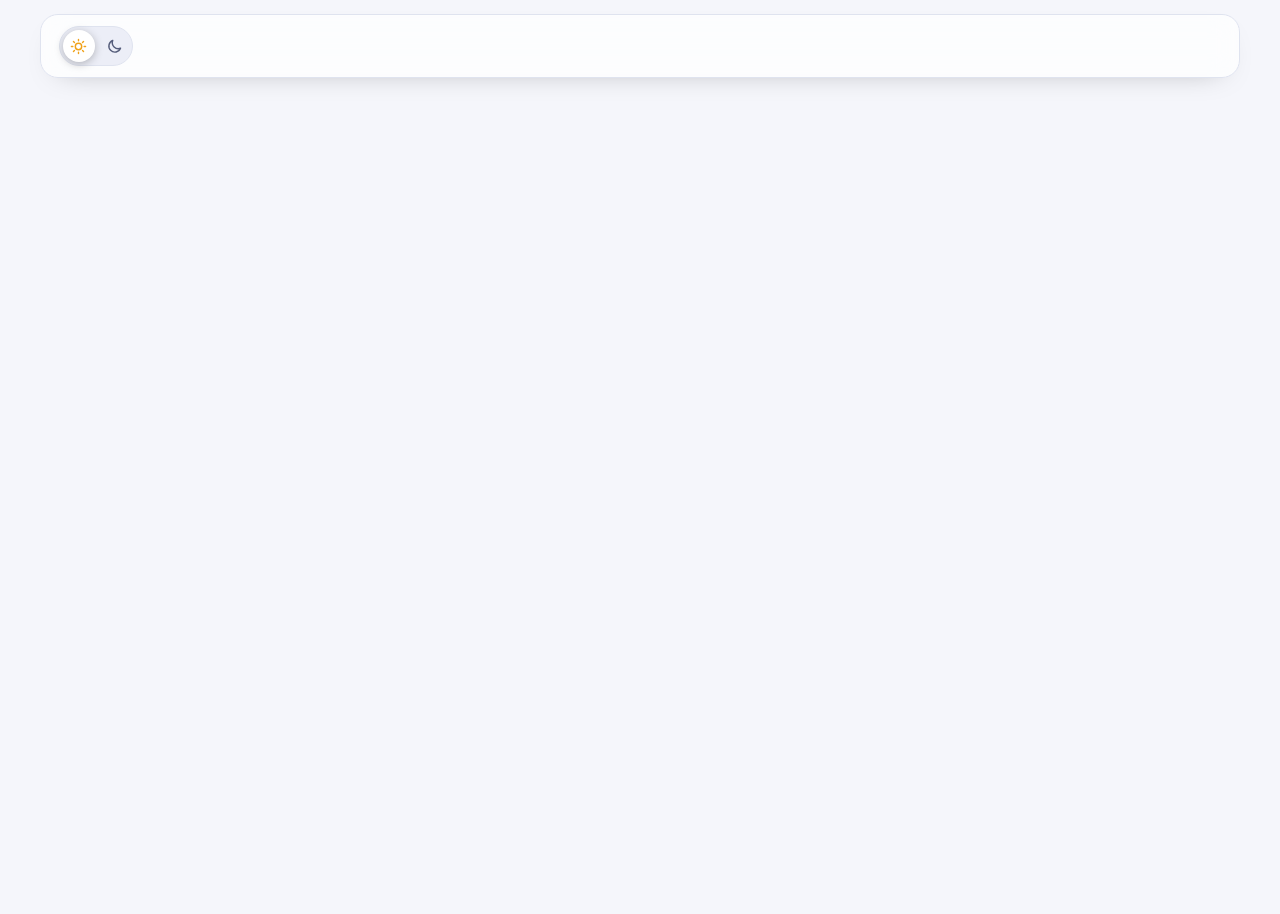
==== about.html @ 55fcfa7e "Phase 1: page structure, colour tokens and theme switch - index.html and about.html skeletons with s" ====
<!doctype html>
<html lang="en">
<head>
  <meta charset="utf-8">
  <meta name="viewport" content="width=device-width, initial-scale=1">
  <title>About | Muhammad Ali Sajjad</title>
  <meta name="theme-color" content="#F5F6FB" media="(prefers-color-scheme: light)">
  <meta name="theme-color" content="#0A0F22" media="(prefers-color-scheme: dark)">

  <!-- Runs before any CSS so the page is drawn in the right theme from the first frame. -->
  <script>
    (function () {
      var theme = null;
      try { theme = localStorage.getItem('theme'); } catch (error) {}
      if (theme !== 'light' && theme !== 'dark') {
        theme = window.matchMedia('(prefers-color-scheme: dark)').matches ? 'dark' : 'light';
      }
      document.documentElement.setAttribute('data-theme', theme);
    })();
  </script>

  <link rel="preconnect" href="https://fonts.googleapis.com">
  <link rel="preconnect" href="https://fonts.gstatic.com" crossorigin>
  <link rel="stylesheet" href="https://fonts.googleapis.com/css2?family=Schibsted+Grotesk:wght@400;500;600;700;800;900&amp;family=JetBrains+Mono:wght@400;500&amp;display=swap">

  <link rel="stylesheet" href="css/tokens.css">
  <link rel="stylesheet" href="css/base.css">
  <link rel="stylesheet" href="css/layout.css">
  <link rel="stylesheet" href="css/about.css">

  <script src="js/theme.js" defer></script>
  <script src="js/nav.js" defer></script>
  <script src="js/hero.js" defer></script>
  <script src="js/contact.js" defer></script>
  <script src="js/reveal.js" defer></script>
</head>
<body>
  <a class="skip-link" href="#main">Skip to content</a>
  <div class="spot" aria-hidden="true"></div>

  <header class="nav">
    <div class="nav-in">
      <div class="nav-right">
        <button class="toggle" type="button" aria-label="Switch between light and dark theme">
          <span class="knob"></span>
          <span class="ico sun"><svg viewBox="0 0 24 24" aria-hidden="true"><circle cx="12" cy="12" r="4.5"></circle><path d="M12 2v2M12 20v2M4.9 4.9l1.4 1.4M17.7 17.7l1.4 1.4M2 12h2M20 12h2M4.9 19.1l1.4-1.4M17.7 6.3l1.4-1.4"></path></svg></span>
          <span class="ico moon"><svg viewBox="0 0 24 24" aria-hidden="true"><path d="M20.5 14.5A8.5 8.5 0 0 1 9.5 3.5a8.5 8.5 0 1 0 11 11z"></path></svg></span>
        </button>
      </div>
    </div>
  </header>

  <main id="main" tabindex="-1">
    <section class="about-hero" id="top"></section>
    <section class="sec" id="journey"></section>
    <section class="sec" id="beyond"></section>
    <section class="sec" id="now"></section>
    <section class="sec" id="contact"></section>
  </main>

  <footer class="foot"></footer>
</body>
</html>
---- css/tokens.css ----
/*
  Colour and font tokens.
  Light is the default. A tiny script in each page's <head> sets
  <html data-theme="dark"> before this file loads, so the dark values win
  straight away and the page never flashes the wrong colours.
*/

:root {
  --bg: #F5F6FB;
  --bg2: #FFFFFF;
  --bg3: #ECEEF7;
  --ink: #10152B;
  --muted: #545C7A;
  --line: #DFE3EF;
  --lapis: #3550F0;
  --lapis-ink: #FFFFFF;
  --accent: #3550F0;
  --saffron: #F0A21A;
  --mint: #10A46A;
  --glow: rgba(53, 80, 240, .16);
  --glow2: rgba(240, 162, 26, .16);
  --dot: rgba(16, 21, 43, .10);
  --shadow: 0 1px 0 rgba(16, 21, 43, .05), 0 24px 50px -24px rgba(16, 21, 43, .35);
  --term-bg: #10152B;
  --term-ink: #DCE2FF;

  --font-sans: "Schibsted Grotesk", system-ui, sans-serif;
  --font-mono: "JetBrains Mono", ui-monospace, monospace;

  /* Tells the browser to draw scrollbars and form controls to match. */
  color-scheme: light;
}

:root[data-theme="dark"] {
  --bg: #0A0F22;
  --bg2: #121A36;
  --bg3: #19234A;
  --ink: #EEF1FB;
  --muted: #A4ADD0;
  --line: #253058;
  --lapis: #6F86FF;
  --lapis-ink: #0A0F22;
  --accent: #FFB648;
  --saffron: #FFB648;
  --mint: #3EE0A0;
  --glow: rgba(111, 134, 255, .22);
  --glow2: rgba(255, 182, 72, .14);
  --dot: rgba(238, 241, 251, .09);
  --shadow: 0 1px 0 rgba(0, 0, 0, .4), 0 30px 60px -24px rgba(0, 0, 0, .8);
  --term-bg: #060A18;
  --term-ink: #DCE2FF;

  color-scheme: dark;
}
---- css/base.css ----
/* Reset, text styles, buttons, pills and small helpers shared by every page. */

/* Reset */
*,
*::before,
*::after {
  box-sizing: border-box;
}

html {
  scroll-behavior: smooth;
  -webkit-text-size-adjust: 100%;
  /* Clip anything that pokes out sideways (orbs, tilted windows) so phones never scroll left and right. */
  overflow-x: clip;
}

body {
  margin: 0;
  min-height: 100vh;
  position: relative;
  overflow-x: clip;
  font-family: var(--font-sans);
  font-size: 17px;
  line-height: 1.55;
  color: var(--ink);
  background: var(--bg);
  -webkit-font-smoothing: antialiased;
  transition: background-color .45s ease, color .45s ease;
}

h1,
h2,
h3,
h4,
p,
dl,
dd {
  margin: 0;
}

a {
  color: inherit;
  text-decoration: none;
}

button {
  font: inherit;
  color: inherit;
  cursor: pointer;
}

img {
  display: block;
  max-width: 100%;
}

/* Line icons: every icon in the design is drawn with a 2px stroke in the text colour. */
svg {
  fill: none;
  stroke: currentColor;
  stroke-width: 2;
  stroke-linecap: round;
  stroke-linejoin: round;
}

:focus-visible {
  outline: 3px solid var(--lapis);
  outline-offset: 3px;
}

/* Helpers */
.wrap {
  width: min(1200px, 100% - 48px);
  margin-inline: auto;
}

.mono {
  font-family: var(--font-mono);
}

/* Hidden on screen but still read by screen readers. */
.sr-only {
  position: absolute;
  width: 1px;
  height: 1px;
  padding: 0;
  margin: -1px;
  overflow: hidden;
  clip: rect(0, 0, 0, 0);
  white-space: nowrap;
  border: 0;
}

/* Skip link: off screen until a keyboard user tabs to it. */
.skip-link {
  position: fixed;
  top: 12px;
  left: 16px;
  z-index: 300;
  padding: 10px 16px;
  border-radius: 12px;
  background: var(--ink);
  color: var(--bg);
  font-weight: 700;
  font-size: 15px;
  transform: translateY(-160%);
  transition: transform .2s;
}

.skip-link:focus {
  transform: none;
}

/* The main landmark gets focus from the skip link; it needs no outline of its own. */
main:focus {
  outline: none;
}

/* Cursor spotlight: a soft glow that follows the mouse (moved by hero.js). */
.spot {
  position: fixed;
  top: 0;
  left: 0;
  z-index: 0;
  width: 520px;
  height: 520px;
  margin: -260px 0 0 -260px;
  border-radius: 50%;
  background: radial-gradient(circle, var(--glow) 0%, transparent 65%);
  pointer-events: none;
  transform: translate(-999px, -999px);
  transition: transform .18s ease-out;
}

/* Buttons */
.btn {
  display: inline-flex;
  align-items: center;
  gap: 10px;
  height: 54px;
  padding: 0 24px;
  border-radius: 14px;
  border: 1px solid var(--line);
  font-weight: 700;
  font-size: 16px;
  transition: transform .25s, box-shadow .25s, background .25s;
}

.btn svg {
  width: 18px;
  height: 18px;
  transition: transform .25s;
}

.btn:hover {
  transform: translateY(-2px);
}

.btn:hover svg {
  transform: translateX(4px);
}

.btn.primary {
  background: var(--ink);
  color: var(--bg);
  border-color: var(--ink);
  box-shadow: 0 14px 30px -14px var(--lapis);
}

.btn.ghost {
  background: var(--bg2);
}

/* A button-shaped label that is not clickable, e.g. "Domain coming soon". */
.btn[aria-disabled="true"] {
  cursor: default;
}

.btn[aria-disabled="true"]:hover {
  transform: none;
}

/* Pills and the green "live" dot */
.pill {
  display: inline-flex;
  align-items: center;
  gap: 10px;
  padding: 7px 14px 7px 12px;
  border-radius: 999px;
  border: 1px solid var(--line);
  background: var(--bg2);
  font-size: 14px;
  font-weight: 600;
  color: var(--muted);
}

.ping {
  position: relative;
  flex: none;
  width: 9px;
  height: 9px;
  border-radius: 50%;
  background: var(--mint);
}

.ping::after {
  content: "";
  position: absolute;
  inset: 0;
  border-radius: 50%;
  background: var(--mint);
  animation: ping 1.8s ease-out infinite;
}

/* Chips: small tags for tools */
.chips {
  display: flex;
  flex-wrap: wrap;
  gap: 8px;
  margin-bottom: 28px;
}

.chip {
  padding: 6px 12px;
  border-radius: 9px;
  border: 1px solid var(--line);
  background: var(--bg3);
  color: var(--ink);
  font-size: 13.5px;
  font-weight: 600;
}

.chip.learn {
  color: var(--muted);
  border-style: dashed;
}

/* Shared animations */
@keyframes ping {
  0% { transform: scale(1); opacity: .7; }
  100% { transform: scale(3.2); opacity: 0; }
}

@keyframes rise {
  from { transform: translateY(105%); }
  to { transform: none; }
}

@keyframes fadeUp {
  from { opacity: 0; transform: translateY(18px); }
  to { opacity: 1; transform: none; }
}

@keyframes flyA {
  from { opacity: 0; transform: translate(-40px, 60px) rotate(-10deg); }
  to { opacity: 1; transform: none; }
}

@keyframes flyB {
  from { opacity: 0; transform: translate(60px, 70px) rotate(10deg); }
  to { opacity: 1; transform: none; }
}

@keyframes flyT {
  from { opacity: 0; transform: translateY(50px) scale(.9); }
  to { opacity: 1; transform: none; }
}

@keyframes bob {
  0%, 100% { transform: translateY(0) rotate(var(--rot, 0deg)); }
  50% { transform: translateY(-12px) rotate(var(--rot, 0deg)); }
}

@keyframes drift {
  0% { transform: translate(0, 0); }
  100% { transform: translate(-60px, 40px); }
}

/* Phone */
@media (max-width: 760px) {
  body {
    font-size: 16px;
  }
}
---- css/layout.css ----
/* Page frame shared by both pages: navbar, theme switch, menu sheet, sections, contact block and footer. */

/* Navigation bar: sticky "glass" bar that floats 14px below the top */
.nav {
  position: sticky;
  top: 14px;
  z-index: 50;
  margin-top: 14px;
  padding: 0 24px;
}

.nav-in {
  display: flex;
  align-items: center;
  justify-content: space-between;
  width: min(1200px, 100%);
  height: 64px;
  margin: 0 auto;
  padding: 0 10px 0 18px;
  border-radius: 18px;
  border: 1px solid var(--line);
  background: color-mix(in srgb, var(--bg2) 72%, transparent);
  -webkit-backdrop-filter: blur(14px);
  backdrop-filter: blur(14px);
  box-shadow: 0 10px 30px -20px rgba(0, 0, 0, .35);
}

.nav-right {
  display: flex;
  align-items: center;
  gap: 10px;
}

/* Theme switch: a pill with a knob that slides from the sun to the moon */
.toggle {
  position: relative;
  display: flex;
  align-items: center;
  justify-content: space-between;
  width: 74px;
  height: 40px;
  padding: 0;
  border-radius: 999px;
  border: 1px solid var(--line);
  background: var(--bg3);
}

.toggle .ico {
  position: relative;
  z-index: 2;
  display: grid;
  place-items: center;
  width: 36px;
  height: 38px;
  color: var(--muted);
  transition: color .3s;
}

.toggle .ico svg {
  width: 17px;
  height: 17px;
}

.toggle .knob {
  position: absolute;
  top: 3px;
  left: 3px;
  z-index: 1;
  width: 32px;
  height: 32px;
  border-radius: 50%;
  background: var(--bg2);
  box-shadow: 0 2px 8px rgba(0, 0, 0, .25);
  transition: transform .45s cubic-bezier(.3, 1.4, .5, 1);
}

[data-theme="dark"] .toggle .knob {
  transform: translateX(34px);
}

[data-theme="light"] .toggle .sun,
[data-theme="dark"] .toggle .moon {
  color: var(--saffron);
}

/*
  Theme change, version 1: the View Transitions API.
  theme.js grows the new page from a circle at the switch, so the browser's
  default cross-fade is turned off here.
*/
::view-transition-old(root),
::view-transition-new(root) {
  animation: none;
  mix-blend-mode: normal;
}

/* While the circle grows, don't also fade the page colours, or the new theme looks muddy. */
.theme-switching body {
  transition: none;
}

/*
  Theme change, version 2 (older browsers): a solid circle in the new
  background colour covers the page, the theme swaps underneath, then the
  circle fades away. theme.js sets --fx-x and --fx-y to the switch's centre.
*/
.reveal-fx {
  position: fixed;
  inset: 0;
  z-index: 100;
  pointer-events: none;
  animation: revealFx .8s cubic-bezier(.6, 0, .3, 1) forwards;
}

.reveal-fx.to-dark {
  background: #0A0F22;
}

.reveal-fx.to-light {
  background: #F5F6FB;
}

@keyframes revealFx {
  0% { clip-path: circle(0 at var(--fx-x) var(--fx-y)); opacity: 1; }
  50% { clip-path: circle(150% at var(--fx-x) var(--fx-y)); opacity: 1; }
  100% { clip-path: circle(150% at var(--fx-x) var(--fx-y)); opacity: 0; }
}

/* Phone */
@media (max-width: 760px) {
  .nav {
    top: 10px;
    margin-top: 10px;
    padding: 0 12px;
  }

  .nav-in {
    height: 58px;
    padding: 0 8px 0 12px;
  }

  .toggle {
    width: 66px;
  }

  [data-theme="dark"] .toggle .knob {
    transform: translateX(26px);
  }
}
---- css/about.css ----
/* About page only: about hero, timeline, beyond code and now cards. */
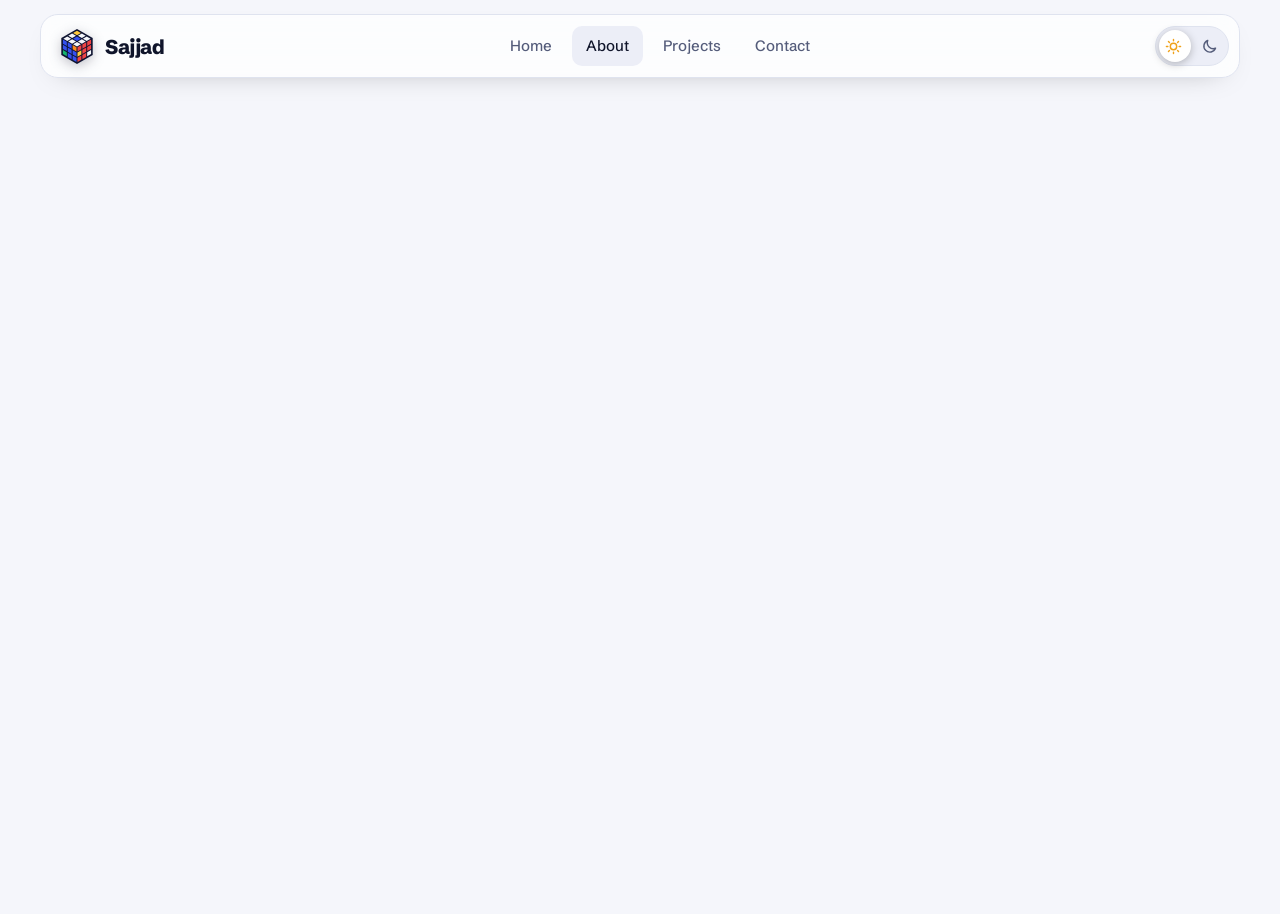
==== commit 21a13719: "Phase 2: navbar, Rubik's cube logo, favicon and mobile menu - Sticky glass navbar with page links, t" ====
--- a/about.html
+++ b/about.html
@@ -6,6 +6,7 @@
   <title>About | Muhammad Ali Sajjad</title>
   <meta name="theme-color" content="#F5F6FB" media="(prefers-color-scheme: light)">
   <meta name="theme-color" content="#0A0F22" media="(prefers-color-scheme: dark)">
+  <link rel="icon" href="images/favicon.svg" type="image/svg+xml">
 
   <!-- Runs before any CSS so the page is drawn in the right theme from the first frame. -->
   <script>
@@ -40,15 +41,38 @@
 
   <header class="nav">
     <div class="nav-in">
+      <a class="brand" href="index.html"><span class="mark"><svg class="cube" viewBox="0 0 32 33" aria-hidden="true"><use href="images/favicon.svg#cube"></use></svg></span><span>Sajjad</span></a>
+      <nav class="links" aria-label="Main">
+        <a href="index.html">Home</a>
+        <a class="on" href="#top" aria-current="page">About</a>
+        <a href="index.html#work">Projects</a>
+        <a href="#contact">Contact</a>
+      </nav>
       <div class="nav-right">
         <button class="toggle" type="button" aria-label="Switch between light and dark theme">
           <span class="knob"></span>
           <span class="ico sun"><svg viewBox="0 0 24 24" aria-hidden="true"><circle cx="12" cy="12" r="4.5"></circle><path d="M12 2v2M12 20v2M4.9 4.9l1.4 1.4M17.7 17.7l1.4 1.4M2 12h2M20 12h2M4.9 19.1l1.4-1.4M17.7 6.3l1.4-1.4"></path></svg></span>
           <span class="ico moon"><svg viewBox="0 0 24 24" aria-hidden="true"><path d="M20.5 14.5A8.5 8.5 0 0 1 9.5 3.5a8.5 8.5 0 1 0 11 11z"></path></svg></span>
         </button>
+        <button class="menu-btn" type="button" aria-label="Open menu" aria-expanded="false" aria-controls="menu"><svg viewBox="0 0 24 24" aria-hidden="true"><path d="M4 8h16M4 16h16"></path></svg></button>
       </div>
     </div>
   </header>
+
+  <div class="sheet" id="menu" role="dialog" aria-modal="true" aria-label="Menu" hidden>
+    <div class="sheet-panel">
+      <div class="sheet-top">
+        <a class="brand" href="index.html"><span class="mark"><svg class="cube" viewBox="0 0 32 33" aria-hidden="true"><use href="images/favicon.svg#cube"></use></svg></span><span>Sajjad</span></a>
+        <button class="menu-btn menu-close" type="button" aria-label="Close menu"><svg viewBox="0 0 24 24" aria-hidden="true"><path d="M6 6l12 12M18 6L6 18"></path></svg></button>
+      </div>
+      <nav aria-label="Menu">
+        <a class="item" href="index.html">Home <svg viewBox="0 0 24 24" aria-hidden="true"><path d="M5 12h14M13 6l6 6-6 6"></path></svg></a>
+        <a class="item on" href="#top" aria-current="page">About <svg viewBox="0 0 24 24" aria-hidden="true"><path d="M5 12h14M13 6l6 6-6 6"></path></svg></a>
+        <a class="item" href="index.html#work">Projects <svg viewBox="0 0 24 24" aria-hidden="true"><path d="M5 12h14M13 6l6 6-6 6"></path></svg></a>
+        <a class="item" href="#contact">Contact <svg viewBox="0 0 24 24" aria-hidden="true"><path d="M5 12h14M13 6l6 6-6 6"></path></svg></a>
+      </nav>
+    </div>
+  </div>
 
   <main id="main" tabindex="-1">
     <section class="about-hero" id="top"></section>
--- a/css/layout.css
+++ b/css/layout.css
@@ -25,6 +25,72 @@
   box-shadow: 0 10px 30px -20px rgba(0, 0, 0, .35);
 }
 
+/* Logo: the Rubik's cube wobbles every 7 seconds and spins when hovered */
+.brand {
+  display: flex;
+  align-items: center;
+  gap: 10px;
+  font-weight: 800;
+  font-size: 20px;
+  letter-spacing: -0.02em;
+}
+
+.brand .mark {
+  display: grid;
+  place-items: center;
+  width: 36px;
+  height: 37px;
+  transition: transform .4s cubic-bezier(.3, 1.6, .5, 1);
+  animation: cubeIdle 7s ease-in-out infinite;
+}
+
+.brand:hover .mark {
+  transform: rotate(-12deg) scale(1.08);
+  animation: cubeSpin .9s cubic-bezier(.3, 1.2, .4, 1);
+}
+
+.brand svg.cube {
+  display: block;
+  width: 36px;
+  height: 37px;
+  stroke: none;
+  filter: drop-shadow(0 3px 6px rgba(16, 21, 43, .25));
+}
+
+@keyframes cubeSpin {
+  from { transform: rotate(0) scale(1); }
+  50% { transform: rotate(200deg) scale(1.12); }
+  to { transform: rotate(360deg) scale(1); }
+}
+
+@keyframes cubeIdle {
+  0%, 84%, 100% { transform: rotate(0); }
+  88% { transform: rotate(-14deg); }
+  93% { transform: rotate(9deg); }
+  97% { transform: rotate(-3deg); }
+}
+
+/* Page links */
+.links {
+  display: flex;
+  gap: 6px;
+}
+
+.links a {
+  padding: 8px 14px;
+  border-radius: 10px;
+  font-size: 15px;
+  font-weight: 500;
+  color: var(--muted);
+  transition: color .2s, background .2s;
+}
+
+.links a:hover,
+.links a.on {
+  color: var(--ink);
+  background: var(--bg3);
+}
+
 .nav-right {
   display: flex;
   align-items: center;
@@ -83,6 +149,23 @@
   color: var(--saffron);
 }
 
+/* Menu button: only shown on phones */
+.menu-btn {
+  display: none;
+  place-items: center;
+  width: 44px;
+  height: 44px;
+  padding: 0;
+  border-radius: 12px;
+  border: 1px solid var(--line);
+  background: var(--bg3);
+}
+
+.menu-btn svg {
+  width: 20px;
+  height: 20px;
+}
+
 /*
   Theme change, version 1: the View Transitions API.
   theme.js grows the new page from a circle at the switch, so the browser's
@@ -126,8 +209,91 @@
   100% { clip-path: circle(150% at var(--fx-x) var(--fx-y)); opacity: 0; }
 }
 
+/*
+  Mobile menu sheet: a blurred backdrop with a panel that drops in from the top.
+  It sits outside the header on purpose: the header's backdrop-filter would
+  otherwise trap this fixed layer inside the header's box.
+*/
+.sheet {
+  position: fixed;
+  inset: 0;
+  z-index: 90;
+  background: color-mix(in srgb, var(--bg) 55%, transparent);
+  -webkit-backdrop-filter: blur(6px);
+  backdrop-filter: blur(6px);
+  animation: fadeIn .25s both;
+}
+
+.sheet[hidden] {
+  display: none;
+}
+
+.sheet-panel {
+  margin: 10px;
+  padding: 12px 18px 22px;
+  border-radius: 22px;
+  border: 1px solid var(--line);
+  background: var(--bg2);
+  box-shadow: var(--shadow);
+  animation: dropIn .45s cubic-bezier(.2, .9, .2, 1) both;
+}
+
+.sheet-top {
+  display: flex;
+  justify-content: space-between;
+  align-items: center;
+  height: 46px;
+  margin-bottom: 6px;
+}
+
+.sheet-top .menu-btn {
+  display: grid;
+}
+
+.sheet-panel .item {
+  display: flex;
+  justify-content: space-between;
+  align-items: center;
+  padding: 15px 0;
+  border-bottom: 1px solid var(--line);
+  font-size: 28px;
+  font-weight: 900;
+  letter-spacing: -0.03em;
+}
+
+.sheet-panel .item svg {
+  width: 22px;
+  height: 22px;
+  color: var(--muted);
+}
+
+.sheet-panel .item.on {
+  color: var(--lapis);
+}
+
+/* Stops the page behind the open menu from scrolling. */
+.menu-open {
+  overflow: hidden;
+}
+
+@keyframes fadeIn {
+  from { opacity: 0; }
+}
+
+@keyframes dropIn {
+  from { opacity: 0; transform: translateY(-24px) scale(.97); }
+}
+
 /* Phone */
 @media (max-width: 760px) {
+  .links {
+    display: none;
+  }
+
+  .menu-btn {
+    display: grid;
+  }
+
   .nav {
     top: 10px;
     margin-top: 10px;
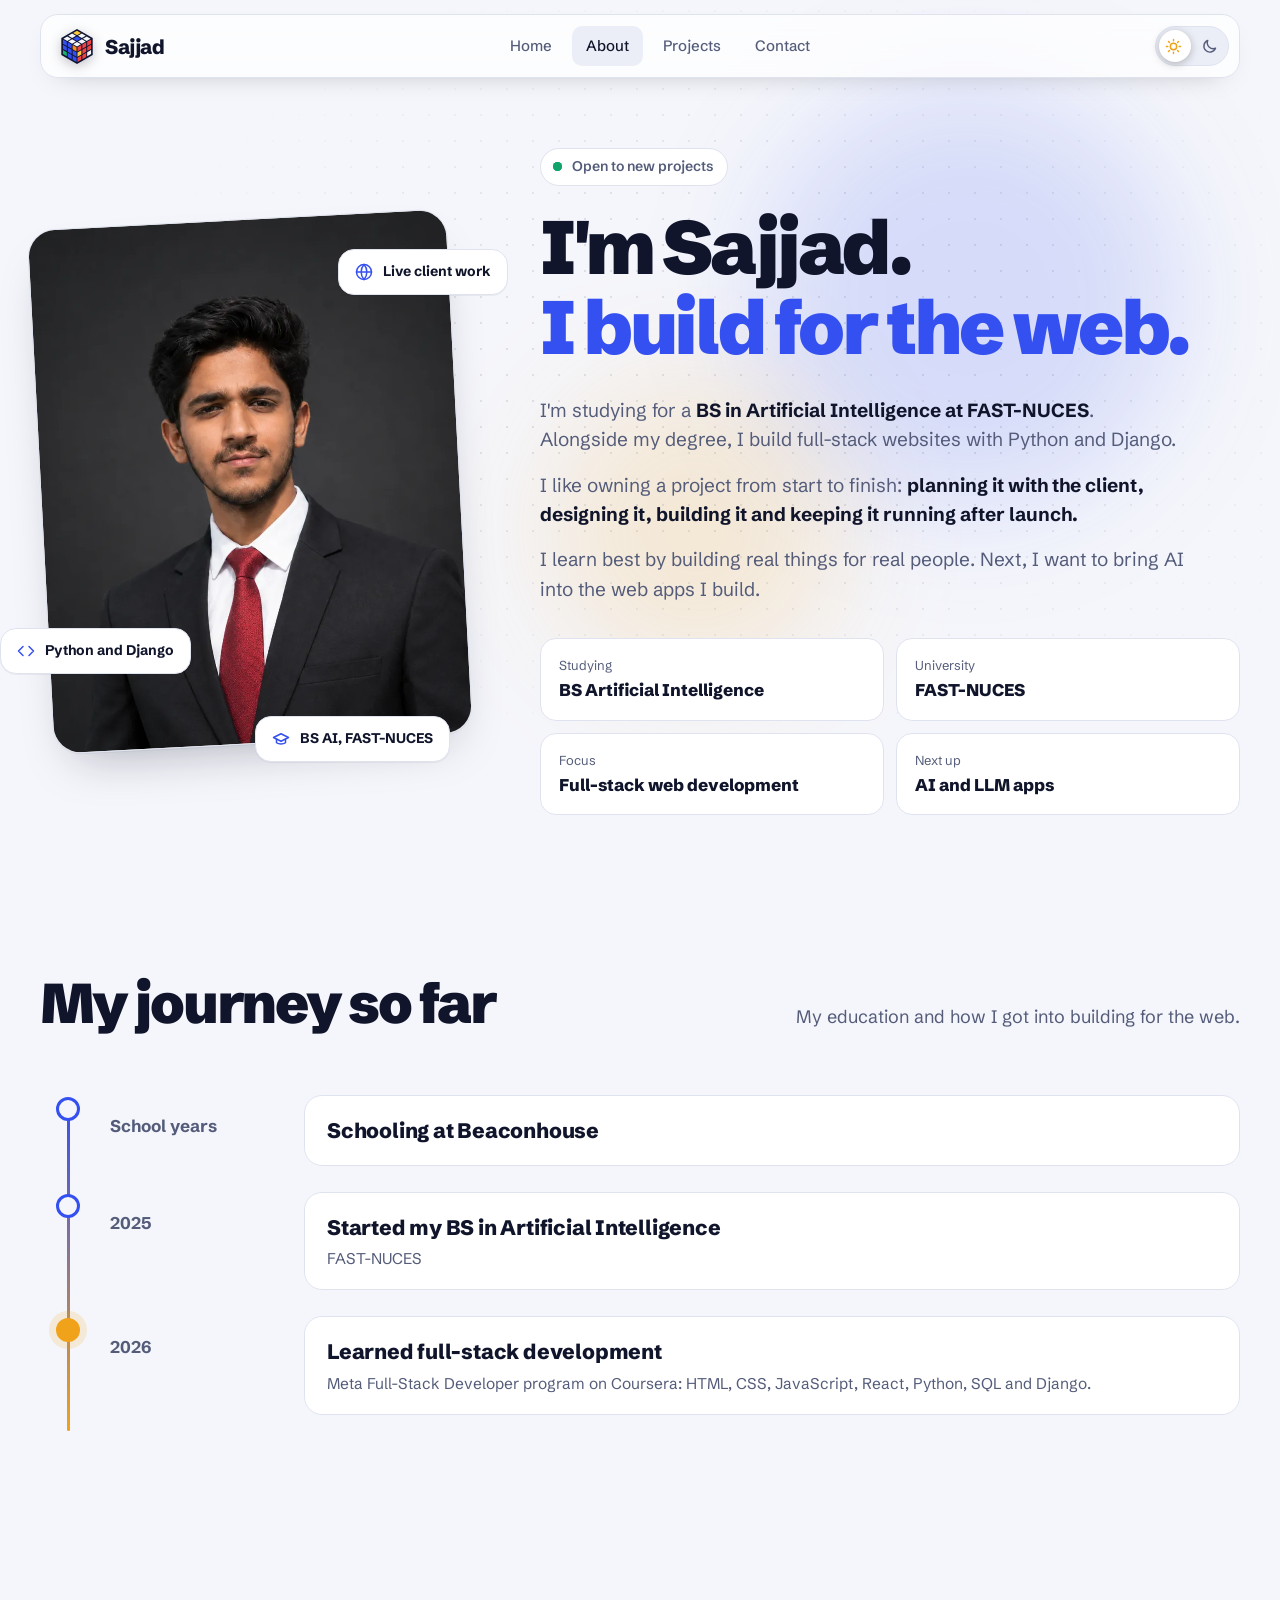
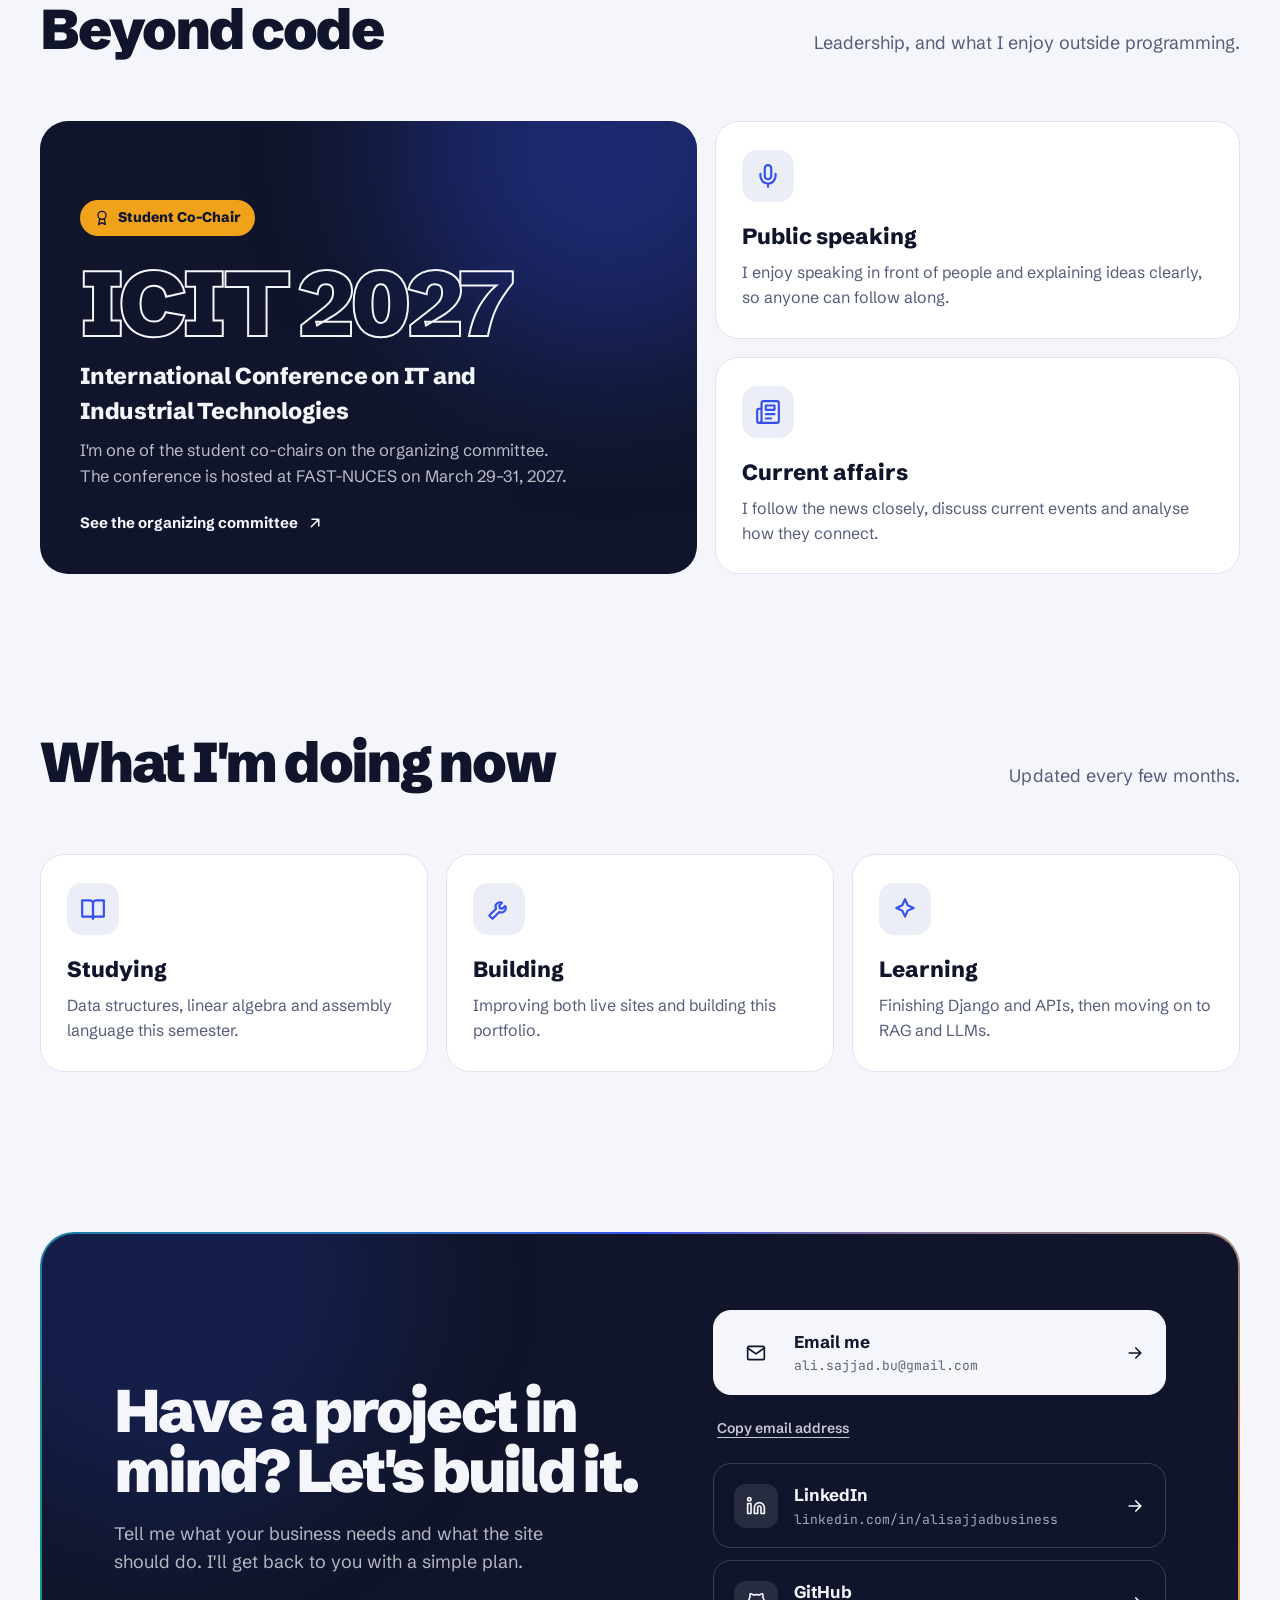
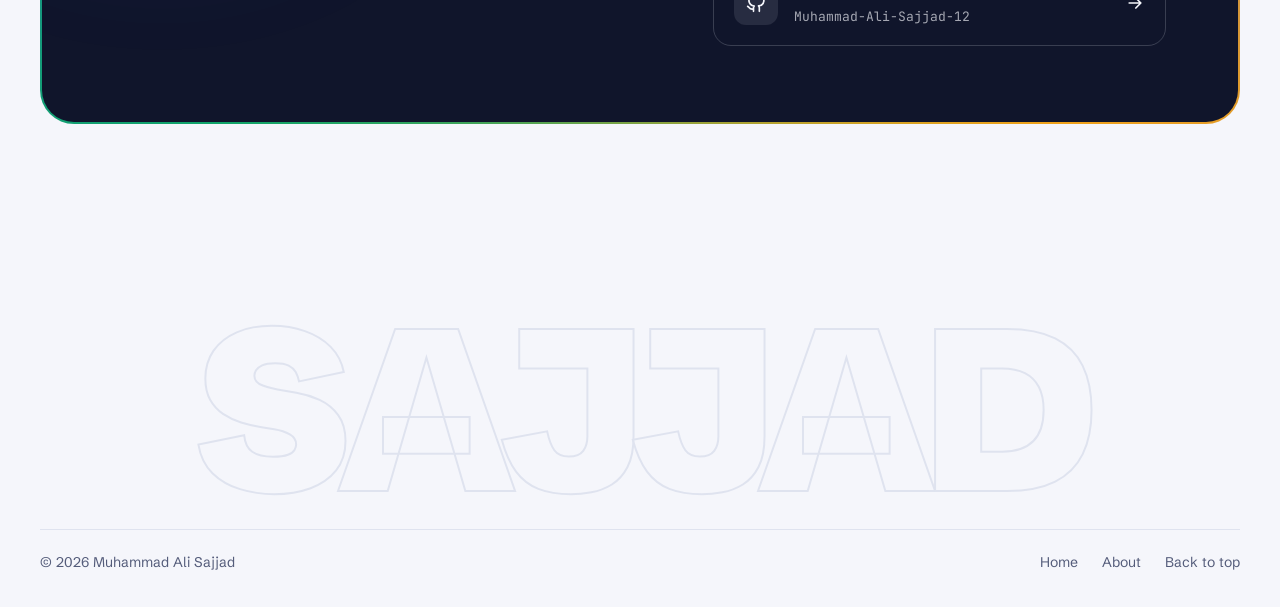
==== commit 015db322: "Phase 7: About page - About hero with the real photo (<picture>: 24 KB WebP, 56 KB JPG,   800x1000)," ====
--- a/about.html
+++ b/about.html
@@ -75,13 +75,118 @@
   </div>
 
   <main id="main" tabindex="-1">
-    <section class="about-hero" id="top"></section>
-    <section class="sec" id="journey"></section>
-    <section class="sec" id="beyond"></section>
-    <section class="sec" id="now"></section>
-    <section class="sec" id="contact"></section>
+    <section class="about-hero" id="top">
+      <div class="grid-bg" aria-hidden="true"></div>
+      <div class="orb o1" aria-hidden="true"></div>
+      <div class="orb o2" aria-hidden="true"></div>
+      <div class="wrap about-in">
+        <div class="photo-card">
+          <div class="photo-enter">
+            <div class="photo">
+              <picture>
+                <source srcset="images/profile.webp" type="image/webp">
+                <img src="images/profile.jpg" alt="Muhammad Ali Sajjad" width="800" height="1000">
+              </picture>
+            </div>
+          </div>
+          <div class="sticker s1"><svg viewBox="0 0 24 24" aria-hidden="true"><circle cx="12" cy="12" r="10"></circle><path d="M2 12h20M12 2a15 15 0 0 1 0 20M12 2a15 15 0 0 0 0 20"></path></svg>Live client work</div>
+          <div class="sticker s2"><svg viewBox="0 0 24 24" aria-hidden="true"><path d="M16 18l6-6-6-6M8 6l-6 6 6 6"></path></svg>Python and Django</div>
+          <div class="sticker s3"><svg viewBox="0 0 24 24" aria-hidden="true"><path d="M22 10L12 5 2 10l10 5 10-5z"></path><path d="M6 12v5c3 2 9 2 12 0v-5"></path></svg>BS AI, FAST-NUCES</div>
+        </div>
+        <div class="about-text">
+          <span class="pill"><span class="ping"></span>Open to new projects</span>
+          <h1 class="h1">
+            <span class="line l1"><span class="in">I'm Sajjad.</span></span>
+            <span class="line l2"><span class="in"><span class="accent">I build for the web.</span></span></span>
+          </h1>
+          <p class="story-p">I'm studying for a <strong>BS in Artificial Intelligence at FAST-NUCES</strong>. Alongside my degree, I build full-stack websites with Python and Django.</p>
+          <p class="story-p">I like owning a project from start to finish: <strong>planning it with the client, designing it, building it and keeping it running after launch.</strong></p>
+          <p class="story-p">I learn best by building real things for real people. Next, I want to bring AI into the web apps I build.</p>
+          <dl class="qfacts">
+            <div><dt>Studying</dt><dd>BS Artificial Intelligence</dd></div>
+            <div><dt>University</dt><dd>FAST-NUCES</dd></div>
+            <div><dt>Focus</dt><dd>Full-stack web development</dd></div>
+            <div><dt>Next up</dt><dd>AI and LLM apps</dd></div>
+          </dl>
+        </div>
+      </div>
+    </section>
+
+    <section class="sec" id="journey">
+      <div class="wrap">
+        <div class="sec-head reveal">
+          <h2>My journey so far</h2>
+          <p>My education and how I got into building for the web.</p>
+        </div>
+        <div class="tline">
+          <span class="fill" aria-hidden="true"></span>
+          <div class="t-item reveal"><span class="t-dot" aria-hidden="true"></span><span class="t-when">School years</span><div class="t-card"><h3>Schooling at Beaconhouse</h3></div></div>
+          <div class="t-item reveal"><span class="t-dot" aria-hidden="true"></span><span class="t-when">2025</span><div class="t-card"><h3>Started my BS in Artificial Intelligence</h3><p>FAST-NUCES</p></div></div>
+          <div class="t-item now reveal"><span class="t-dot" aria-hidden="true"></span><span class="t-when">2026</span><div class="t-card"><h3>Learned full-stack development</h3><p>Meta Full-Stack Developer program on Coursera: HTML, CSS, JavaScript, React, Python, SQL and Django.</p></div></div>
+        </div>
+      </div>
+    </section>
+
+    <section class="sec tight" id="beyond">
+      <div class="wrap">
+        <div class="sec-head reveal">
+          <h2>Beyond code</h2>
+          <p>Leadership, and what I enjoy outside programming.</p>
+        </div>
+        <div class="bc reveal">
+          <a class="bc-feature" href="https://icit.nu.edu.pk/organizing-committee" target="_blank" rel="noopener">
+            <span class="bc-role"><svg viewBox="0 0 24 24" aria-hidden="true"><circle cx="12" cy="8" r="6"></circle><path d="M15.5 13.5L17 22l-5-3-5 3 1.5-8.5"></path></svg>Student Co-Chair</span>
+            <p class="bc-big">ICIT 2027</p>
+            <h3>International Conference on IT and Industrial Technologies</h3>
+            <p class="bc-text">I'm one of the student co-chairs on the organizing committee. The conference is hosted at FAST-NUCES on March 29–31, 2027.</p>
+            <span class="bc-link">See the organizing committee <svg viewBox="0 0 24 24" aria-hidden="true"><path d="M7 17L17 7M8 7h9v9"></path></svg></span>
+          </a>
+          <div class="now-card"><div class="ic"><svg viewBox="0 0 24 24" aria-hidden="true"><path d="M12 2a3 3 0 0 0-3 3v7a3 3 0 0 0 6 0V5a3 3 0 0 0-3-3z"></path><path d="M19 10v2a7 7 0 0 1-14 0v-2M12 19v3"></path></svg></div><h3>Public speaking</h3><p>I enjoy speaking in front of people and explaining ideas clearly, so anyone can follow along.</p><span class="bar" aria-hidden="true"></span></div>
+          <div class="now-card"><div class="ic"><svg viewBox="0 0 24 24" aria-hidden="true"><path d="M4 22h16a2 2 0 0 0 2-2V4a2 2 0 0 0-2-2H8a2 2 0 0 0-2 2v16a2 2 0 0 1-2 2zm0 0a2 2 0 0 1-2-2v-9c0-1.1.9-2 2-2h2"></path><path d="M18 14h-8M15 18h-5M10 6h8v4h-8z"></path></svg></div><h3>Current affairs</h3><p>I follow the news closely, discuss current events and analyse how they connect.</p><span class="bar" aria-hidden="true"></span></div>
+        </div>
+      </div>
+    </section>
+
+    <section class="sec tight" id="now">
+      <div class="wrap">
+        <div class="sec-head reveal">
+          <h2>What I'm doing now</h2>
+          <p>Updated every few months.</p>
+        </div>
+        <div class="now-grid reveal">
+          <div class="now-card"><div class="ic"><svg viewBox="0 0 24 24" aria-hidden="true"><path d="M2 4h7a3 3 0 0 1 3 3v14a2 2 0 0 0-2-2H2z"></path><path d="M22 4h-7a3 3 0 0 0-3 3v14a2 2 0 0 1 2-2h8z"></path></svg></div><h3>Studying</h3><p>Data structures, linear algebra and assembly language this semester.</p><span class="bar" aria-hidden="true"></span></div>
+          <div class="now-card"><div class="ic"><svg viewBox="0 0 24 24" aria-hidden="true"><path d="M14.7 6.3a4 4 0 0 0-5.4 5.4L3 18l3 3 6.3-6.3a4 4 0 0 0 5.4-5.4l-2.5 2.5-2.4-.6-.6-2.4z"></path></svg></div><h3>Building</h3><p>Improving both live sites and building this portfolio.</p><span class="bar" aria-hidden="true"></span></div>
+          <div class="now-card"><div class="ic"><svg viewBox="0 0 24 24" aria-hidden="true"><path d="M12 3l2.5 5.5L20 11l-5.5 2.5L12 19l-2.5-5.5L4 11l5.5-2.5z"></path></svg></div><h3>Learning</h3><p>Finishing Django and APIs, then moving on to RAG and LLMs.</p><span class="bar" aria-hidden="true"></span></div>
+        </div>
+      </div>
+    </section>
+
+    <section class="sec tight" id="contact">
+      <div class="wrap reveal">
+        <div class="contact-wrap">
+          <div class="contact">
+            <div>
+              <h2>Have a project in mind? Let's build it.</h2>
+              <p>Tell me what your business needs and what the site should do. I'll get back to you with a simple plan.</p>
+            </div>
+            <div class="c-links">
+              <a class="c-link main" href="https://mail.google.com/mail/?view=cm&amp;fs=1&amp;to=ali.sajjad.bu@gmail.com" target="_blank" rel="noopener"><span class="ci"><svg viewBox="0 0 24 24" aria-hidden="true"><rect x="2" y="4" width="20" height="16" rx="2"></rect><path d="M22 6l-10 7L2 6"></path></svg></span><span><b>Email me</b><span>ali.sajjad.bu@gmail.com</span></span><svg class="go" viewBox="0 0 24 24" aria-hidden="true"><path d="M5 12h14M13 6l6 6-6 6"></path></svg></a>
+              <button class="copy-btn" type="button" aria-live="polite">Copy email address</button>
+              <a class="c-link" href="https://www.linkedin.com/in/alisajjadbusiness/" target="_blank" rel="noopener"><span class="ci"><svg viewBox="0 0 24 24" aria-hidden="true"><path d="M16 8a6 6 0 0 1 6 6v7h-4v-7a2 2 0 0 0-4 0v7h-4v-7a6 6 0 0 1 6-6z"></path><rect x="2" y="9" width="4" height="12"></rect><circle cx="4" cy="4" r="2"></circle></svg></span><span><b>LinkedIn</b><span>linkedin.com/in/alisajjadbusiness</span></span><svg class="go" viewBox="0 0 24 24" aria-hidden="true"><path d="M5 12h14M13 6l6 6-6 6"></path></svg></a>
+              <a class="c-link" href="https://github.com/Muhammad-Ali-Sajjad-12" target="_blank" rel="noopener"><span class="ci"><svg viewBox="0 0 24 24" aria-hidden="true"><path d="M9 19c-5 1.5-5-2.5-7-3m14 6v-3.87a3.37 3.37 0 0 0-.94-2.61c3.14-.35 6.44-1.54 6.44-7A5.44 5.44 0 0 0 20 4.77 5.07 5.07 0 0 0 19.91 1S18.73.65 16 2.48a13.38 13.38 0 0 0-7 0C6.27.65 5.09 1 5.09 1A5.07 5.07 0 0 0 5 4.77a5.44 5.44 0 0 0-1.5 3.78c0 5.42 3.3 6.61 6.44 7A3.37 3.37 0 0 0 9 18.13V22"></path></svg></span><span><b>GitHub</b><span>Muhammad-Ali-Sajjad-12</span></span><svg class="go" viewBox="0 0 24 24" aria-hidden="true"><path d="M5 12h14M13 6l6 6-6 6"></path></svg></a>
+            </div>
+          </div>
+        </div>
+      </div>
+    </section>
   </main>
 
-  <footer class="foot"></footer>
+  <footer class="foot">
+    <div class="bigname" aria-hidden="true">SAJJAD</div>
+    <div class="wrap foot-row">
+      <span>© 2026 Muhammad Ali Sajjad</span>
+      <nav aria-label="Footer"><a href="index.html">Home</a><a href="#top">About</a><a href="#top">Back to top</a></nav>
+    </div>
+  </footer>
 </body>
 </html>
--- a/css/layout.css
+++ b/css/layout.css
@@ -271,6 +271,335 @@
   color: var(--lapis);
 }
 
+/* Hero background shared by both pages: a dotted grid that fades out at the edges, and two drifting glows */
+.grid-bg {
+  position: absolute;
+  inset: -80px 0 0;
+  z-index: 0;
+  pointer-events: none;
+  background-image: radial-gradient(var(--dot) 1.2px, transparent 1.2px);
+  background-size: 26px 26px;
+  -webkit-mask-image: radial-gradient(ellipse 70% 60% at 60% 40%, #000 30%, transparent 75%);
+  mask-image: radial-gradient(ellipse 70% 60% at 60% 40%, #000 30%, transparent 75%);
+}
+
+.orb {
+  position: absolute;
+  z-index: 0;
+  border-radius: 50%;
+  filter: blur(60px);
+  pointer-events: none;
+}
+
+.orb.o1 {
+  top: 10px;
+  right: 8%;
+  width: 420px;
+  height: 420px;
+  background: var(--glow);
+  animation: drift 14s ease-in-out infinite alternate;
+}
+
+.orb.o2 {
+  top: 300px;
+  right: 34%;
+  width: 300px;
+  height: 300px;
+  background: var(--glow2);
+  animation: drift 18s ease-in-out infinite alternate-reverse;
+}
+
+/* Big page headline shared by both heroes. */
+/* 76px (the design size) on screens from about 1290px wide, shrinking with the screen below that
+   so the headline and the stage still fit side by side on laptops. */
+.h1 {
+  margin: 24px 0 26px;
+  font-size: clamp(46px, 5.9vw, 76px);
+  line-height: .98;
+  letter-spacing: -0.045em;
+  font-weight: 900;
+}
+
+.h1 .line {
+  display: block;
+  overflow: hidden;
+  padding-bottom: 6px;
+}
+
+.h1 .line > .in {
+  display: inline-block;
+  animation: rise .9s cubic-bezier(.2, .9, .2, 1) both;
+}
+
+.h1 .l2 > .in {
+  animation-delay: .12s;
+}
+
+/* Sections */
+.sec {
+  position: relative;
+  z-index: 1;
+  padding: 120px 0;
+}
+
+/* Leaves room for the sticky navbar when a link jumps to a section. */
+section[id] {
+  scroll-margin-top: 90px;
+}
+
+.sec-head {
+  display: flex;
+  justify-content: space-between;
+  align-items: end;
+  gap: 40px;
+  margin-bottom: 64px;
+}
+
+.sec-head h2 {
+  font-size: clamp(38px, 4.6vw, 56px);
+  line-height: 1;
+  letter-spacing: -0.04em;
+  font-weight: 900;
+}
+
+.sec-head p {
+  max-width: 28em;
+  font-size: 18px;
+  color: var(--muted);
+}
+
+/*
+  Scroll reveal: blocks fade and rise into place as they scroll into view.
+  This uses CSS scroll-driven animations where the browser has them;
+  reveal.js handles the other browsers. Without either, content simply shows.
+*/
+@supports (animation-timeline: view()) {
+  .reveal {
+    animation: revealUp linear both;
+    animation-timeline: view();
+    animation-range: entry 0% cover 28%;
+  }
+}
+
+@keyframes revealUp {
+  from { opacity: 0; transform: translateY(60px) scale(.98); }
+  to { opacity: 1; transform: none; }
+}
+
+/* Sections that follow another section closely (contact, and most About sections) */
+.sec.tight {
+  padding-top: 40px;
+}
+
+/*
+  Contact block with a rotating colour border.
+  The border is the 2px gap between .contact-wrap (a conic gradient) and .contact.
+  @property lets the browser animate the gradient's angle smoothly.
+*/
+@property --ang {
+  syntax: "<angle>";
+  initial-value: 0deg;
+  inherits: false;
+}
+
+.contact-wrap {
+  position: relative;
+  padding: 2px;
+  border-radius: 34px;
+  background: conic-gradient(from var(--ang), var(--lapis), var(--saffron), var(--mint), var(--lapis));
+  animation: spin 8s linear infinite;
+}
+
+@keyframes spin {
+  to { --ang: 360deg; }
+}
+
+/* The block uses the text colour as its background, so it's dark in light mode and light in dark mode. */
+.contact {
+  position: relative;
+  display: grid;
+  grid-template-columns: 1.2fr 1fr;
+  gap: 56px;
+  align-items: center;
+  padding: 76px 72px;
+  overflow: hidden;
+  border-radius: 32px;
+  background: var(--ink);
+  color: var(--bg);
+}
+
+.contact::before {
+  content: "";
+  position: absolute;
+  top: -200px;
+  left: -120px;
+  width: 480px;
+  height: 480px;
+  border-radius: 50%;
+  background: var(--glow);
+  filter: blur(70px);
+}
+
+.contact > * {
+  position: relative;
+}
+
+.contact h2 {
+  font-size: clamp(40px, 4.8vw, 60px);
+  line-height: 1;
+  letter-spacing: -0.045em;
+  font-weight: 900;
+}
+
+.contact p {
+  max-width: 26em;
+  margin-top: 20px;
+  font-size: 18px;
+  opacity: .72;
+}
+
+.c-links {
+  display: flex;
+  flex-direction: column;
+  gap: 12px;
+}
+
+.c-link {
+  display: flex;
+  align-items: center;
+  gap: 16px;
+  padding: 18px 20px;
+  border-radius: 18px;
+  border: 1px solid color-mix(in srgb, var(--bg) 18%, transparent);
+  transition: transform .25s, background .25s;
+}
+
+.c-link:hover {
+  transform: translateX(6px);
+  background: color-mix(in srgb, var(--bg) 8%, transparent);
+}
+
+.c-link .ci {
+  display: grid;
+  flex: none;
+  place-items: center;
+  width: 44px;
+  height: 44px;
+  border-radius: 12px;
+  background: color-mix(in srgb, var(--bg) 10%, transparent);
+}
+
+.c-link .ci svg {
+  width: 20px;
+  height: 20px;
+}
+
+/* The label column can shrink (min-width: 0), so a long address wraps instead of pushing the box wider. */
+.c-link > span:not(.ci) {
+  display: block;
+  flex: 1 1 auto;
+  min-width: 0;
+}
+
+.c-link b {
+  display: block;
+  font-size: 17px;
+}
+
+.c-link > span:not(.ci) > span {
+  display: block;
+  margin-top: 2px;
+  font-family: var(--font-mono);
+  font-size: 13px;
+  line-height: 1.45;
+  opacity: .65;
+  overflow-wrap: anywhere;
+}
+
+.c-link .go {
+  flex: none;
+  width: 20px;
+  height: 20px;
+  margin-left: auto;
+  transition: transform .25s;
+}
+
+.c-link:hover .go {
+  transform: translateX(4px);
+}
+
+.c-link.main {
+  border-color: var(--bg);
+  background: var(--bg);
+  color: var(--ink);
+}
+
+.copy-btn {
+  align-self: flex-start;
+  min-height: 44px;
+  padding: 6px 4px;
+  border: 0;
+  background: none;
+  color: inherit;
+  font-size: 14px;
+  font-weight: 600;
+  text-decoration: underline;
+  text-underline-offset: 4px;
+  opacity: .8;
+}
+
+.copy-btn:hover {
+  opacity: 1;
+}
+
+/* Footer with the big outlined name that fills with colour on hover */
+.foot {
+  position: relative;
+  z-index: 1;
+  padding: 40px 0 34px;
+  overflow: hidden;
+}
+
+.bigname {
+  margin: 30px 0 26px;
+  font-size: 18vw;
+  line-height: .82;
+  font-weight: 900;
+  letter-spacing: -0.06em;
+  text-align: center;
+  color: transparent;
+  -webkit-text-stroke: 2px var(--line);
+  background: linear-gradient(90deg, var(--lapis), var(--saffron));
+  -webkit-background-clip: text;
+  background-clip: text;
+  background-size: 0% 100%;
+  background-repeat: no-repeat;
+  transition: background-size 1.2s cubic-bezier(.2, .9, .2, 1);
+}
+
+.bigname:hover {
+  background-size: 100% 100%;
+}
+
+.foot-row {
+  display: flex;
+  justify-content: space-between;
+  align-items: center;
+  padding-top: 22px;
+  border-top: 1px solid var(--line);
+  font-size: 14px;
+  color: var(--muted);
+}
+
+.foot-row nav {
+  display: flex;
+  gap: 24px;
+}
+
+.foot-row a:hover {
+  color: var(--ink);
+}
+
 /* Stops the page behind the open menu from scrolling. */
 .menu-open {
   overflow: hidden;
@@ -282,6 +611,25 @@
 
 @keyframes dropIn {
   from { opacity: 0; transform: translateY(-24px) scale(.97); }
+}
+
+/* Tablet (not in the design): section titles sit above their intro instead of beside it. */
+@media (max-width: 960px) {
+  .h1 {
+    font-size: clamp(46px, 7.4vw, 64px);
+  }
+
+  .sec-head {
+    flex-direction: column;
+    align-items: flex-start;
+    gap: 14px;
+  }
+
+  .contact {
+    grid-template-columns: minmax(0, 1fr);
+    gap: 40px;
+    padding: 56px 48px;
+  }
 }
 
 /* Phone */
@@ -312,4 +660,33 @@
   [data-theme="dark"] .toggle .knob {
     transform: translateX(26px);
   }
-}
+
+  .h1 {
+    margin: 18px 0 16px;
+    font-size: 46px;
+  }
+
+  .sec {
+    padding: 72px 0;
+  }
+
+  .sec-head {
+    margin-bottom: 36px;
+  }
+
+  .contact {
+    padding: 44px 26px;
+  }
+
+  .foot-row {
+    flex-direction: column;
+    gap: 12px;
+  }
+}
+
+/* Small phones (360px and similar): a slightly smaller headline so no line gets clipped. */
+@media (max-width: 380px) {
+  .h1 {
+    font-size: 41px;
+  }
+}
--- a/css/about.css
+++ b/css/about.css
@@ -1 +1,485 @@
 /* About page only: about hero, timeline, beyond code and now cards. */
+
+/* About hero: photo card on the left, story on the right */
+.about-hero {
+  position: relative;
+  padding: 70px 0 100px;
+}
+
+.about-in {
+  position: relative;
+  z-index: 1;
+  display: grid;
+  grid-template-columns: 420px 1fr;
+  gap: 80px;
+  align-items: center;
+}
+
+.photo-card {
+  position: relative;
+  perspective: 1200px;
+}
+
+/* The wrapper flies in on load; the photo inside keeps its own tilt and hover effect. */
+.photo-enter {
+  animation: flyA 1s .15s cubic-bezier(.2, .9, .2, 1) both;
+}
+
+/*
+  The tilt uses the separate `rotate` and `scale` properties rather than `transform`,
+  so the fly-in animation above can never cancel them out.
+*/
+.photo {
+  position: relative;
+  overflow: hidden;
+  aspect-ratio: 4 / 5;
+  border-radius: 28px;
+  border: 1px solid var(--line);
+  background: var(--bg2);
+  box-shadow: var(--shadow);
+  rotate: -3deg;
+  transition: rotate .6s cubic-bezier(.2, .9, .2, 1), scale .6s cubic-bezier(.2, .9, .2, 1);
+}
+
+.photo:hover {
+  rotate: 0deg;
+  scale: 1.02;
+}
+
+/* Cover fills the 4:5 card without stretching; 30% keeps the face in the upper part. */
+.photo img {
+  position: absolute;
+  inset: 0;
+  width: 100%;
+  height: 100%;
+  object-fit: cover;
+  object-position: center 30%;
+}
+
+/* Floating labels around the photo: fade up once, then bob gently forever. */
+.sticker {
+  position: absolute;
+  z-index: 2;
+  display: flex;
+  align-items: center;
+  gap: 10px;
+  padding: 11px 16px;
+  border-radius: 16px;
+  border: 1px solid var(--line);
+  background: var(--bg2);
+  box-shadow: var(--shadow);
+  font-weight: 700;
+  font-size: 14px;
+}
+
+.sticker svg {
+  width: 18px;
+  height: 18px;
+  color: var(--lapis);
+}
+
+/* bobLift moves `translate` and fadeUp moves `transform`, so both animations can run together. */
+.sticker.s1 {
+  top: 30px;
+  right: -48px;
+  animation: bobLift 5s ease-in-out infinite, fadeUp .8s .5s both;
+}
+
+.sticker.s2 {
+  bottom: 70px;
+  left: -40px;
+  animation: bobLift 6s 1s ease-in-out infinite, fadeUp .8s .7s both;
+}
+
+.sticker.s3 {
+  bottom: -18px;
+  right: 10px;
+  animation: bobLift 5.5s .5s ease-in-out infinite, fadeUp .8s .9s both;
+}
+
+@keyframes bobLift {
+  0%, 100% { translate: 0 0; }
+  50% { translate: 0 -12px; }
+}
+
+.about-text .accent {
+  color: var(--accent);
+}
+
+.about-text .story-p {
+  max-width: 34em;
+  font-size: 19px;
+  color: var(--muted);
+  animation: fadeUp .8s .3s both;
+}
+
+.about-text .story-p + .story-p {
+  margin-top: 16px;
+}
+
+.about-text .story-p strong {
+  color: var(--ink);
+}
+
+.qfacts {
+  display: grid;
+  grid-template-columns: repeat(2, minmax(0, 1fr));
+  gap: 12px;
+  margin-top: 34px;
+  animation: fadeUp .8s .5s both;
+}
+
+.qfacts div {
+  padding: 16px 18px;
+  border-radius: 16px;
+  border: 1px solid var(--line);
+  background: var(--bg2);
+}
+
+.qfacts dt {
+  font-size: 13px;
+  color: var(--muted);
+}
+
+.qfacts dd {
+  margin-top: 2px;
+  font-weight: 800;
+  font-size: 17px;
+}
+
+/* My journey so far: a vertical line that fills from blue to orange, with a dot per milestone */
+#journey {
+  padding-top: 60px;
+}
+
+.tline {
+  position: relative;
+  padding-left: 70px;
+}
+
+.tline::before,
+.tline .fill {
+  content: "";
+  position: absolute;
+  top: 10px;
+  bottom: 10px;
+  left: 27px;
+  width: 3px;
+  border-radius: 3px;
+  background: var(--line);
+}
+
+.tline .fill {
+  background: linear-gradient(var(--lapis), var(--saffron));
+  transform-origin: top;
+  animation: fillDown 3s ease-in-out both;
+}
+
+/* Where supported, the line fills as the timeline scrolls into view instead. */
+@supports (animation-timeline: view()) {
+  .tline .fill {
+    animation: fillDown linear both;
+    animation-timeline: view();
+    animation-range: entry 10% cover 60%;
+  }
+}
+
+@keyframes fillDown {
+  from { transform: scaleY(0); }
+  to { transform: scaleY(1); }
+}
+
+.t-item {
+  position: relative;
+  display: grid;
+  grid-template-columns: 170px 1fr;
+  gap: 24px;
+  padding: 0 0 26px;
+}
+
+.t-dot {
+  position: absolute;
+  top: 2px;
+  left: -54px;
+  width: 24px;
+  height: 24px;
+  border-radius: 50%;
+  border: 3px solid var(--lapis);
+  background: var(--bg);
+}
+
+/* The current milestone gets a filled orange dot with a soft halo. */
+.t-item.now .t-dot {
+  border-color: var(--saffron);
+  background: var(--saffron);
+  box-shadow: 0 0 0 7px var(--glow2);
+}
+
+.t-when {
+  padding-top: 18px;
+  font-weight: 700;
+  color: var(--muted);
+}
+
+.t-card {
+  padding: 18px 22px;
+  border-radius: 18px;
+  border: 1px solid var(--line);
+  background: var(--bg2);
+  transition: transform .3s, border-color .3s;
+}
+
+.t-card:hover {
+  transform: translateX(6px);
+  border-color: var(--lapis);
+}
+
+.t-card h3 {
+  font-size: 21px;
+  font-weight: 800;
+  letter-spacing: -0.01em;
+}
+
+.t-card p {
+  margin-top: 4px;
+  font-size: 15.5px;
+  color: var(--muted);
+}
+
+/* Beyond code: a large ICIT 2027 card beside two smaller cards */
+.bc {
+  display: grid;
+  grid-template-columns: minmax(0, 1.25fr) minmax(0, 1fr);
+  gap: 18px;
+}
+
+.bc-feature {
+  position: relative;
+  display: flex;
+  flex-direction: column;
+  justify-content: flex-end;
+  grid-row: span 2;
+  min-height: 400px;
+  padding: 40px;
+  overflow: hidden;
+  border-radius: 28px;
+  background: var(--ink);
+  color: var(--bg);
+  transition: transform .35s cubic-bezier(.2, .9, .2, 1);
+}
+
+.bc-feature:hover {
+  transform: translateY(-6px);
+}
+
+.bc-feature::before {
+  content: "";
+  position: absolute;
+  top: -180px;
+  right: -120px;
+  width: 420px;
+  height: 420px;
+  border-radius: 50%;
+  background: var(--lapis);
+  opacity: .35;
+  filter: blur(80px);
+  animation: drift 12s ease-in-out infinite alternate;
+}
+
+.bc-feature > * {
+  position: relative;
+}
+
+.bc-role {
+  display: inline-flex;
+  align-self: flex-start;
+  align-items: center;
+  gap: 8px;
+  padding: 7px 14px;
+  border-radius: 999px;
+  background: var(--saffron);
+  color: #10152B;
+  font-weight: 800;
+  font-size: 14px;
+}
+
+.bc-role svg {
+  width: 16px;
+  height: 16px;
+}
+
+/* Outlined "ICIT 2027" that fills with the blue-to-orange gradient on hover. */
+.bc-big {
+  margin: 26px 0 14px;
+  font-size: clamp(64px, 7.2vw, 104px);
+  line-height: .9;
+  font-weight: 900;
+  letter-spacing: -0.05em;
+  color: transparent;
+  -webkit-text-stroke: 2px var(--bg);
+  background: linear-gradient(90deg, var(--lapis), var(--saffron));
+  -webkit-background-clip: text;
+  background-clip: text;
+  background-size: 0% 100%;
+  background-repeat: no-repeat;
+  transition: background-size 1s cubic-bezier(.2, .9, .2, 1);
+}
+
+.bc-feature:hover .bc-big {
+  background-size: 100% 100%;
+}
+
+.bc-feature h3 {
+  max-width: 22em;
+  font-size: 23px;
+  font-weight: 800;
+  letter-spacing: -0.01em;
+}
+
+.bc-feature .bc-text {
+  max-width: 30em;
+  margin-top: 8px;
+  font-size: 16.5px;
+  opacity: .75;
+}
+
+.bc-link {
+  display: inline-flex;
+  align-items: center;
+  gap: 8px;
+  margin-top: 22px;
+  font-weight: 700;
+  font-size: 15px;
+}
+
+.bc-link svg {
+  width: 18px;
+  height: 18px;
+  transition: transform .25s;
+}
+
+.bc-feature:hover .bc-link svg {
+  transform: translate(3px, -3px);
+}
+
+/* Cards used in "Beyond code" and "What I'm doing now"; a gradient bar slides in along the bottom on hover. */
+.now-grid {
+  display: grid;
+  grid-template-columns: repeat(3, minmax(0, 1fr));
+  gap: 18px;
+}
+
+.now-card {
+  position: relative;
+  padding: 28px 26px;
+  overflow: hidden;
+  border-radius: 24px;
+  border: 1px solid var(--line);
+  background: var(--bg2);
+  transition: transform .3s;
+}
+
+.now-card:hover {
+  transform: translateY(-6px);
+}
+
+.now-card .ic {
+  display: grid;
+  place-items: center;
+  width: 52px;
+  height: 52px;
+  margin-bottom: 18px;
+  border-radius: 15px;
+  background: var(--bg3);
+  color: var(--lapis);
+}
+
+.now-card .ic svg {
+  width: 26px;
+  height: 26px;
+}
+
+.now-card h3 {
+  margin-bottom: 6px;
+  font-size: 22px;
+  font-weight: 800;
+}
+
+.now-card p {
+  font-size: 16px;
+  color: var(--muted);
+}
+
+.now-card .bar {
+  position: absolute;
+  bottom: 0;
+  left: 0;
+  width: 100%;
+  height: 4px;
+  background: linear-gradient(90deg, var(--lapis), var(--saffron));
+  transform: scaleX(0);
+  transform-origin: left;
+  transition: transform .5s;
+}
+
+.now-card:hover .bar {
+  transform: scaleX(1);
+}
+
+/* Below about 1250px the page margin is narrower than this label's overhang, so pull it in. */
+@media (max-width: 1250px) {
+  .sticker.s2 {
+    left: -16px;
+  }
+}
+
+/* Tablet (not in the design): the photo moves above the story, at its desktop size. */
+@media (max-width: 960px) {
+  .about-in {
+    grid-template-columns: minmax(0, 1fr);
+    gap: 50px;
+  }
+
+  .photo-card {
+    width: min(420px, 100%);
+    margin-inline: auto;
+  }
+}
+
+/* Phone */
+@media (max-width: 760px) {
+  .sticker.s1 {
+    right: -6px;
+  }
+
+  .sticker.s2 {
+    left: -6px;
+  }
+
+  .t-item {
+    grid-template-columns: minmax(0, 1fr);
+    gap: 6px;
+  }
+
+  .t-when {
+    padding-top: 0;
+  }
+
+  .bc {
+    grid-template-columns: minmax(0, 1fr);
+  }
+
+  .bc-feature {
+    grid-row: auto;
+    min-height: 0;
+    padding: 28px;
+  }
+
+  .bc-big {
+    font-size: 64px;
+  }
+
+  .now-grid {
+    grid-template-columns: minmax(0, 1fr);
+  }
+}
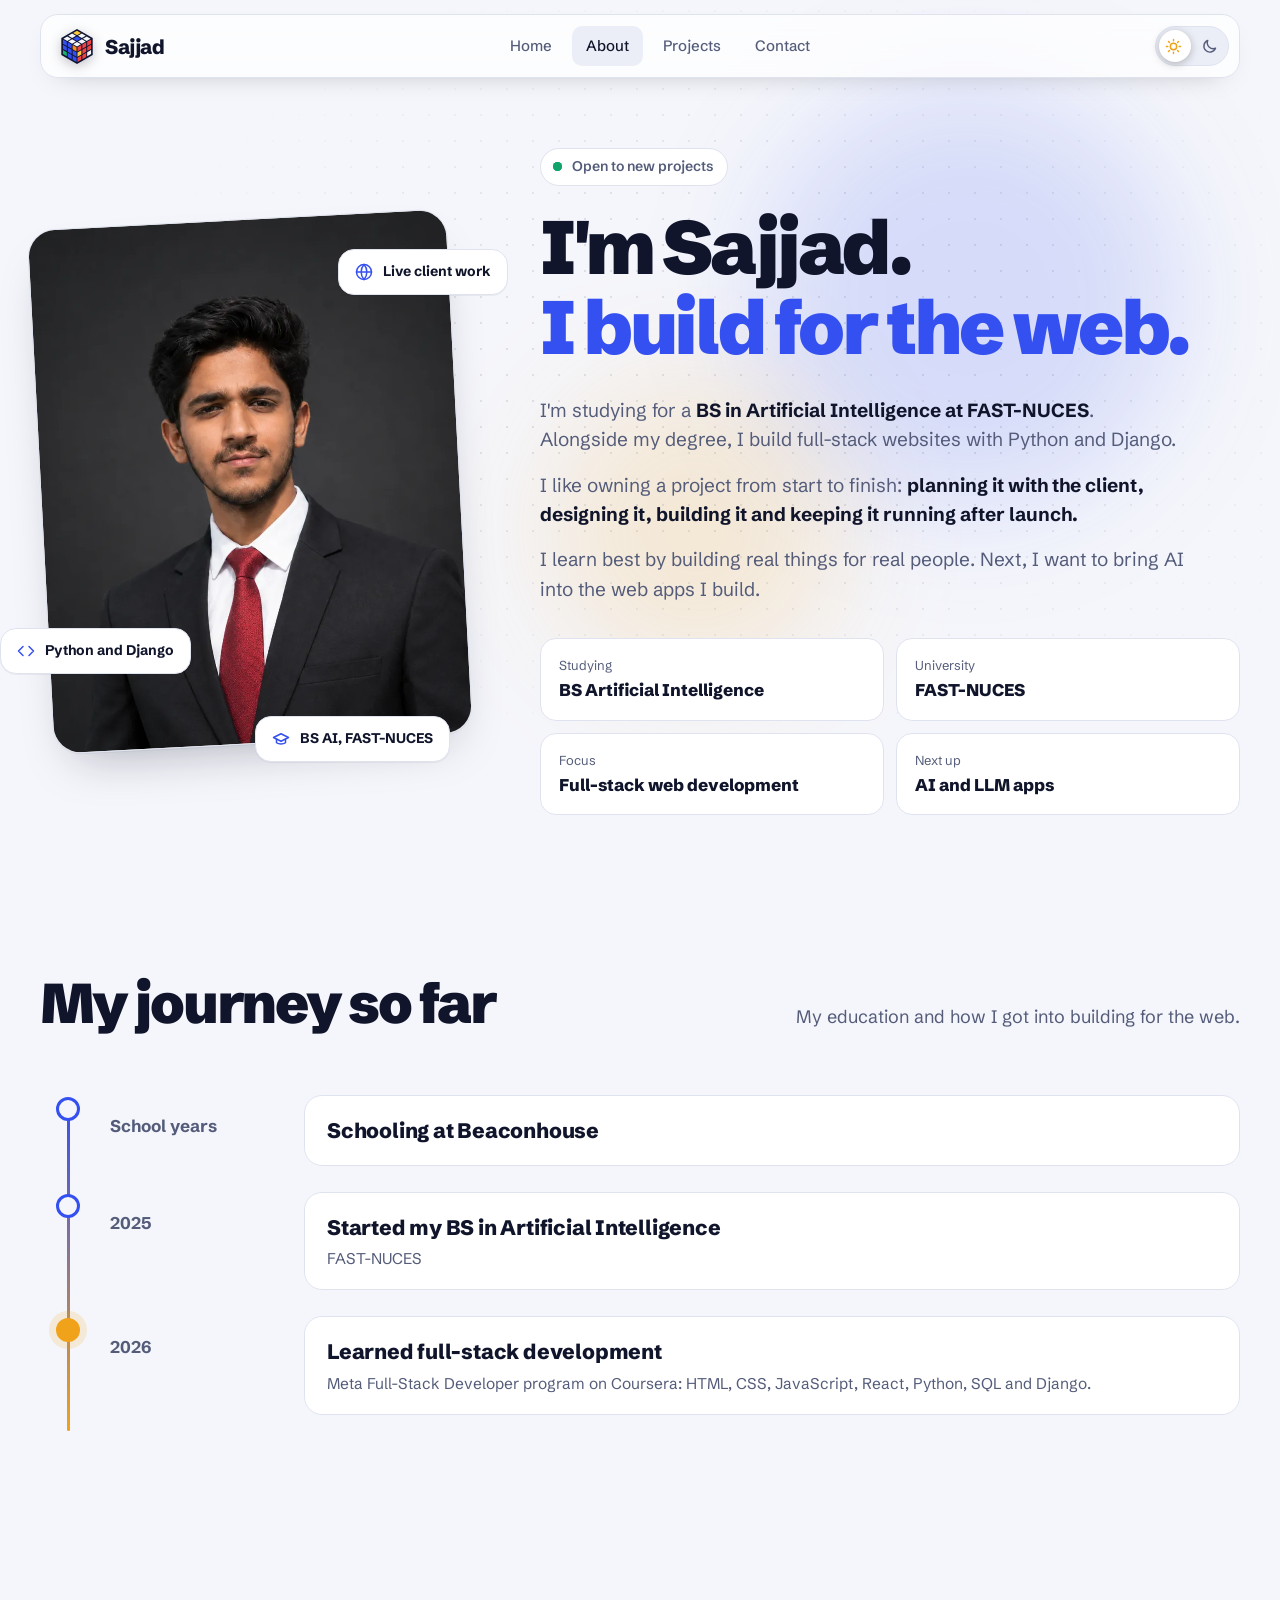
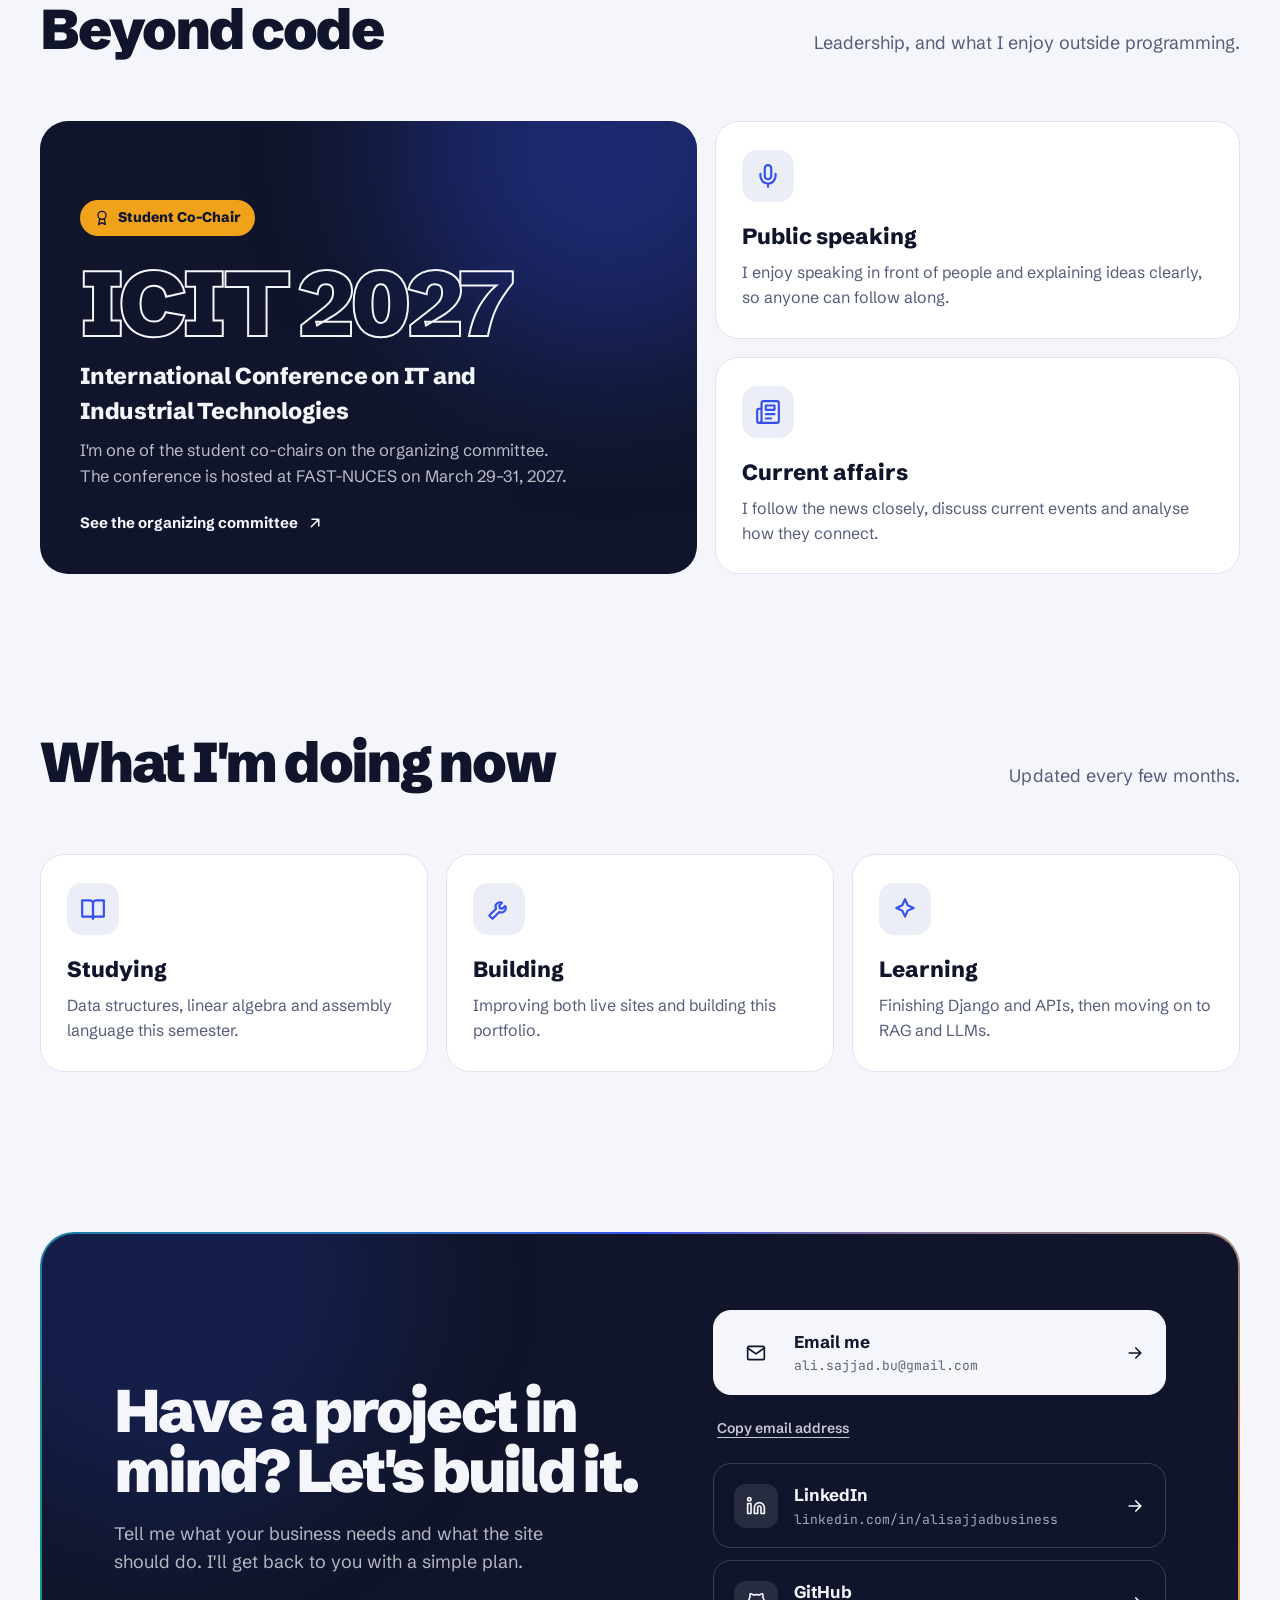
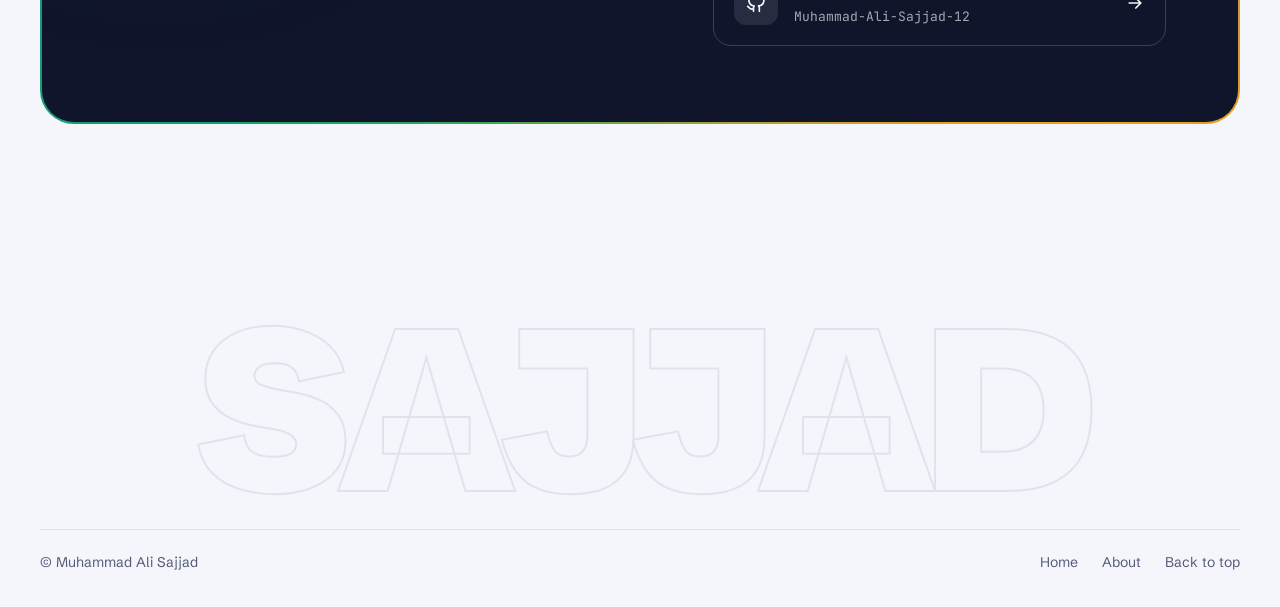
==== commit b63d93d8: "Shorten project pills to "Live" and drop the year from the footer Co-Authored-By: Claude Opus 5.5 <n" ====
--- a/about.html
+++ b/about.html
@@ -4,9 +4,28 @@
   <meta charset="utf-8">
   <meta name="viewport" content="width=device-width, initial-scale=1">
   <title>About | Muhammad Ali Sajjad</title>
+  <meta name="description" content="I'm studying for a BS in Artificial Intelligence at FAST-NUCES. Alongside my degree, I build full-stack websites with Python and Django.">
+  <link rel="canonical" href="https://muhammad-ali-sajjad-12.github.io/about.html">
+
+  <!-- Link previews (WhatsApp, LinkedIn, X and others). These URLs must be absolute. -->
+  <meta property="og:type" content="website">
+  <meta property="og:site_name" content="Muhammad Ali Sajjad">
+  <meta property="og:title" content="About | Muhammad Ali Sajjad">
+  <meta property="og:description" content="I'm studying for a BS in Artificial Intelligence at FAST-NUCES. Alongside my degree, I build full-stack websites with Python and Django.">
+  <meta property="og:url" content="https://muhammad-ali-sajjad-12.github.io/about.html">
+  <meta property="og:image" content="https://muhammad-ali-sajjad-12.github.io/images/og-image.png">
+  <meta property="og:image:width" content="1200">
+  <meta property="og:image:height" content="630">
+  <meta property="og:image:alt" content="Muhammad Ali Sajjad, full-stack developer and BS Artificial Intelligence student at FAST-NUCES">
+  <meta name="twitter:card" content="summary_large_image">
+  <meta name="twitter:title" content="About | Muhammad Ali Sajjad">
+  <meta name="twitter:description" content="I'm studying for a BS in Artificial Intelligence at FAST-NUCES. Alongside my degree, I build full-stack websites with Python and Django.">
+  <meta name="twitter:image" content="https://muhammad-ali-sajjad-12.github.io/images/og-image.png">
+
   <meta name="theme-color" content="#F5F6FB" media="(prefers-color-scheme: light)">
   <meta name="theme-color" content="#0A0F22" media="(prefers-color-scheme: dark)">
   <link rel="icon" href="images/favicon.svg" type="image/svg+xml">
+  <link rel="apple-touch-icon" href="images/apple-touch-icon.png">
 
   <!-- Runs before any CSS so the page is drawn in the right theme from the first frame. -->
   <script>
@@ -184,7 +203,7 @@
   <footer class="foot">
     <div class="bigname" aria-hidden="true">SAJJAD</div>
     <div class="wrap foot-row">
-      <span>© 2026 Muhammad Ali Sajjad</span>
+      <span>© Muhammad Ali Sajjad</span>
       <nav aria-label="Footer"><a href="index.html">Home</a><a href="#top">About</a><a href="#top">Back to top</a></nav>
     </div>
   </footer>
--- a/css/base.css
+++ b/css/base.css
@@ -9,6 +9,8 @@
 
 html {
   scroll-behavior: smooth;
+  /* Keeps anything scrolled to (anchor links, keyboard focus) clear of the sticky navbar. */
+  scroll-padding-top: 96px;
   -webkit-text-size-adjust: 100%;
   /* Clip anything that pokes out sideways (orbs, tilted windows) so phones never scroll left and right. */
   overflow-x: clip;
@@ -282,3 +284,23 @@
     font-size: 16px;
   }
 }
+
+/*
+  Reduced motion: for visitors who asked their device for less movement.
+  Every animation and transition stops, so each element simply shows its
+  finished state (entrances in place, lines drawn, cards visible).
+  The JavaScript effects (typing, parallax, spotlight, theme circle) check
+  the same setting and switch themselves off.
+*/
+@media (prefers-reduced-motion: reduce) {
+  html {
+    scroll-behavior: auto;
+  }
+
+  *,
+  *::before,
+  *::after {
+    animation: none !important;
+    transition: none !important;
+  }
+}
--- a/css/layout.css
+++ b/css/layout.css
@@ -342,11 +342,6 @@
   padding: 120px 0;
 }
 
-/* Leaves room for the sticky navbar when a link jumps to a section. */
-section[id] {
-  scroll-margin-top: 90px;
-}
-
 .sec-head {
   display: flex;
   justify-content: space-between;
@@ -384,6 +379,18 @@
 @keyframes revealUp {
   from { opacity: 0; transform: translateY(60px) scale(.98); }
   to { opacity: 1; transform: none; }
+}
+
+/* Fallback used by reveal.js: the same fade-and-rise, run once when the block scrolls into view. */
+.js-reveal .reveal {
+  opacity: 0;
+  transform: translateY(60px) scale(.98);
+  transition: opacity .8s ease, transform .9s cubic-bezier(.2, .9, .2, 1);
+}
+
+.js-reveal .reveal.is-visible {
+  opacity: 1;
+  transform: none;
 }
 
 /* Sections that follow another section closely (contact, and most About sections) */
--- a/css/about.css
+++ b/css/about.css
@@ -187,6 +187,17 @@
 @keyframes fillDown {
   from { transform: scaleY(0); }
   to { transform: scaleY(1); }
+}
+
+/* Fallback used by reveal.js: the line draws once when the timeline comes into view. */
+.js-reveal .tline .fill {
+  animation: none;
+  transform: scaleY(0);
+  transition: transform 1.8s ease-in-out .2s;
+}
+
+.js-reveal .tline.is-visible .fill {
+  transform: scaleY(1);
 }
 
 .t-item {
